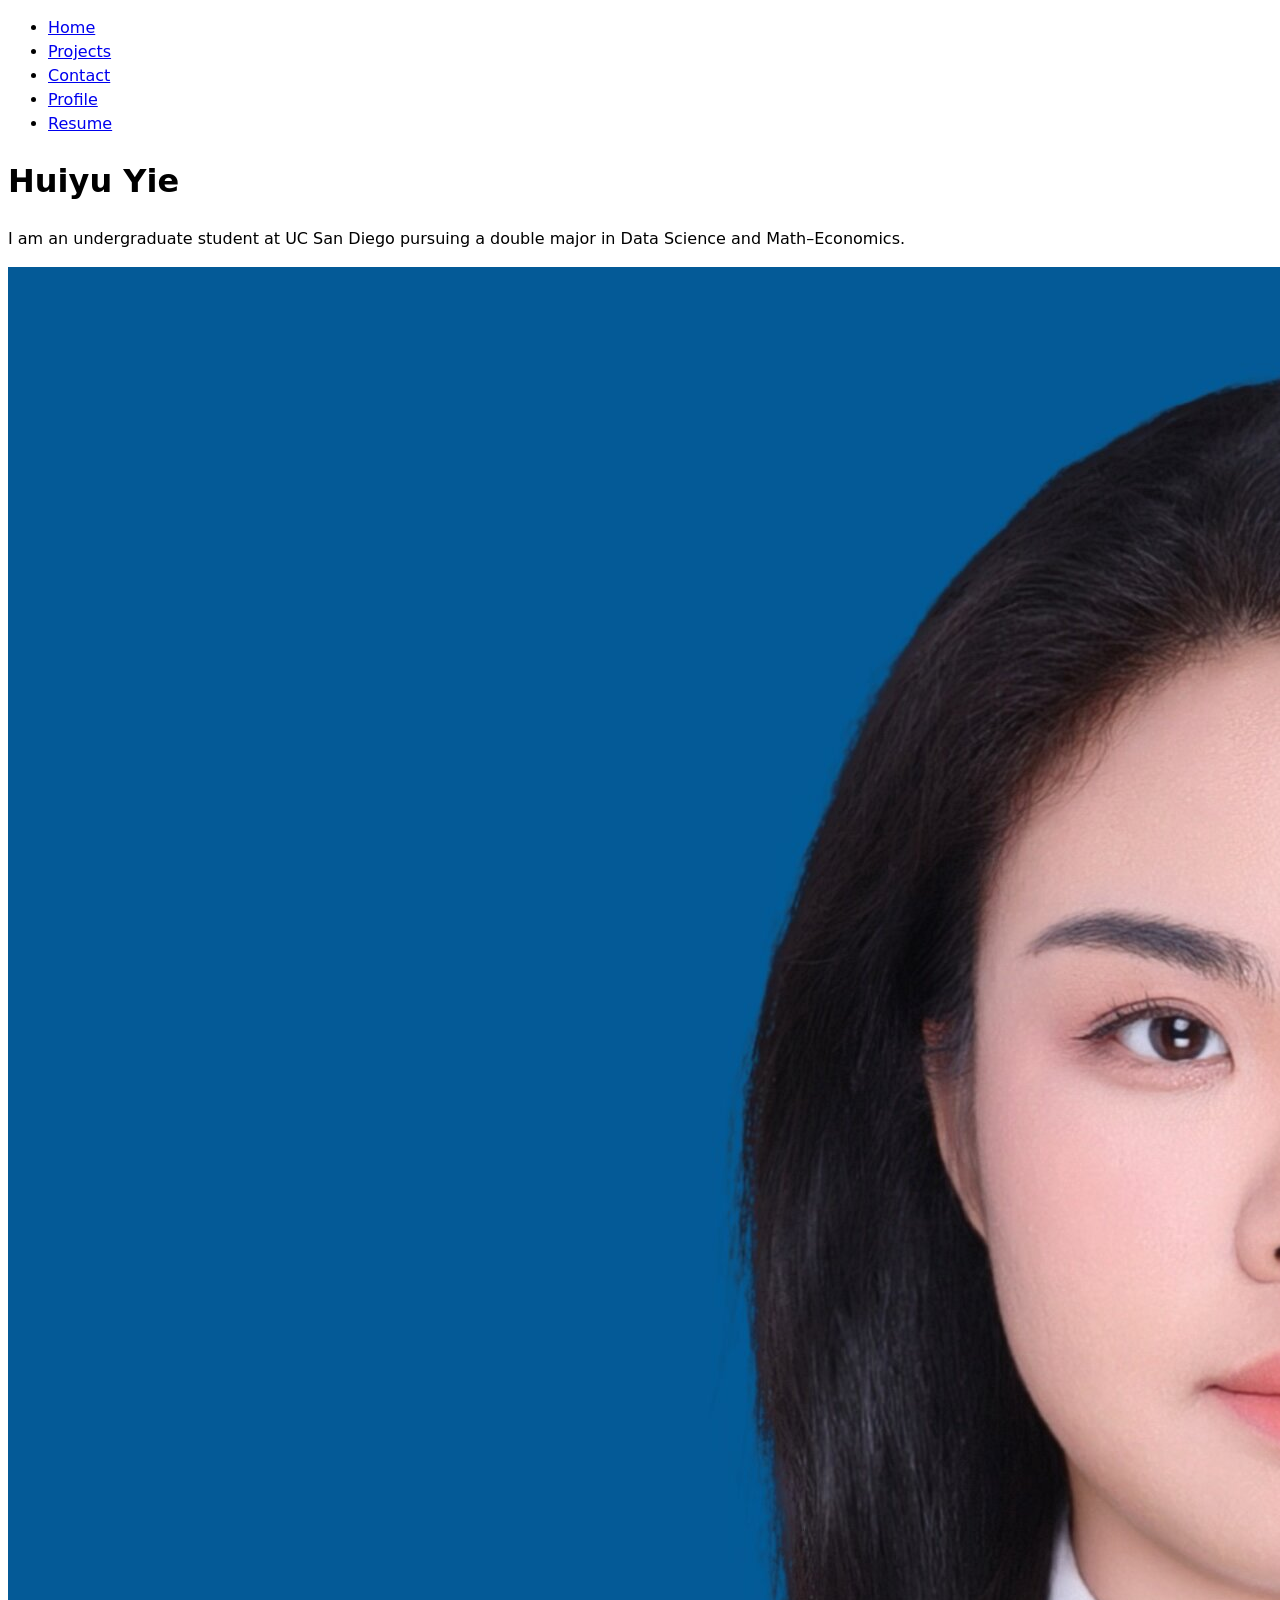
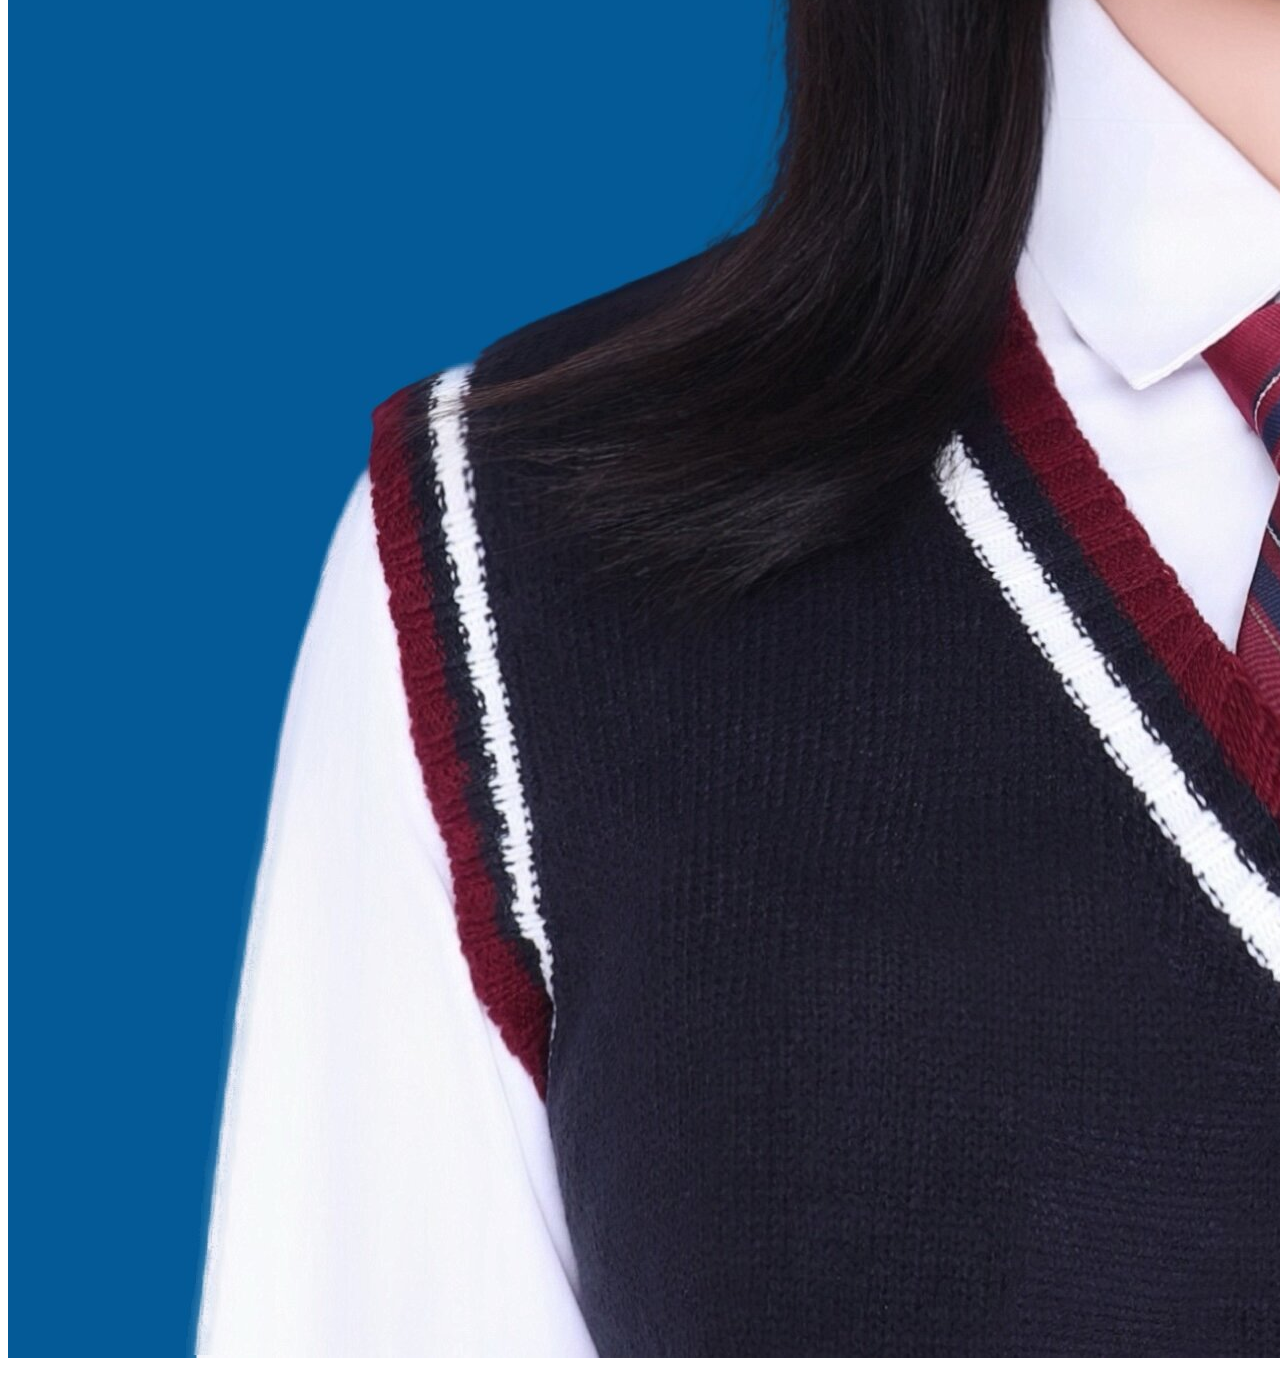
==== index.html @ f09fcb9c "minor fixes for typos minor  fixes for typos" ====
<!DOCTYPE html>
<html lang="en">
<head>
    <meta charset="UTF-8">
    <meta name="viewport" content="width=device-width, initial-scale=1.0">
    <title>Huiyu Yie: Personal site and portfolio</title>
    <link rel="stylesheet" href="style.css">
</head>
<body>
    <nav>
        <ul>
            <li><a href="index.html">Home</a></li>
            <li><a href="projects/index.html">Projects</a></li>
            <li><a href="contact/index.html">Contact</a></li>
            <li><a href="https://github.com/huiyuyie" target="_blank">Profile</a></li>
            <li><a href="resume/index.html">Resume</a></li>
        </ul>
    </nav>
    <h1>Huiyu Yie</h1>
    <p>I am an undergraduate student at UC San Diego pursuing a double major in Data Science and Math–Economics.</p>
    <img src="images/profile-photo.jpg" alt="This is my profile photo.">
</body>
</html>
---- style.css ----
body {
  /* Set line height to 1.5 times the font size
	   and use the OS’s UI font as the website font
	 */
  font: 100%/1.5 system-ui;
}
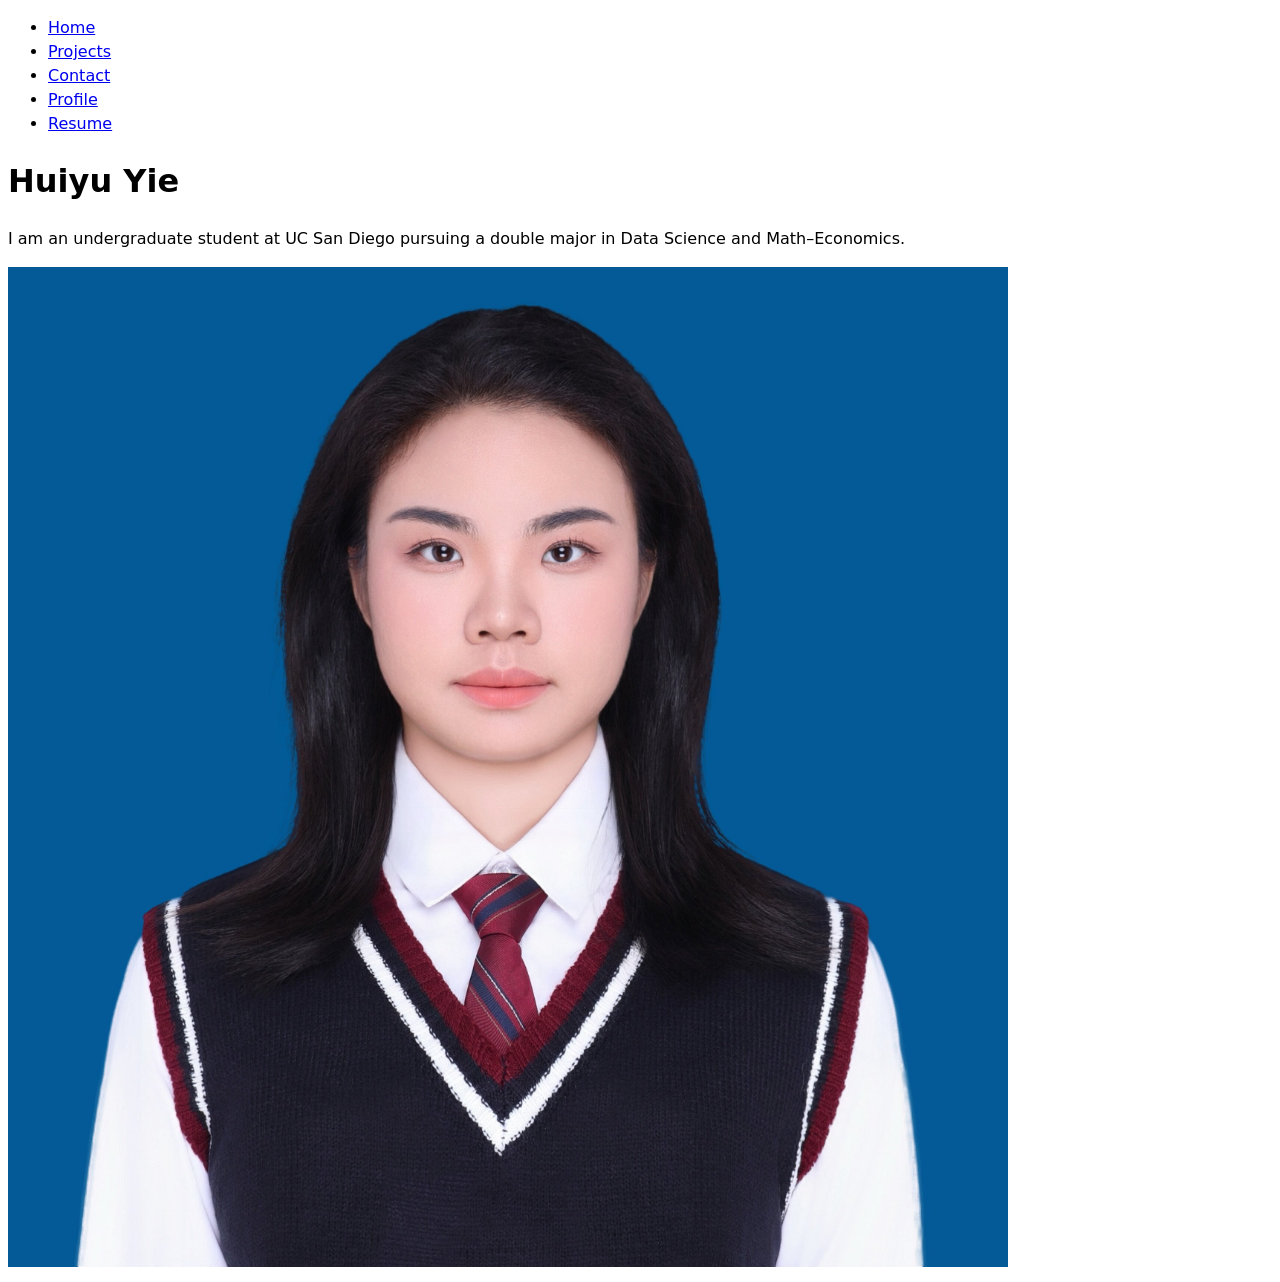
==== commit bdf3503a: "Adjust image. Adjust image." ====
--- a/index.html
+++ b/index.html
@@ -18,6 +18,6 @@
     </nav>
     <h1>Huiyu Yie</h1>
     <p>I am an undergraduate student at UC San Diego pursuing a double major in Data Science and Math–Economics.</p>
-    <img src="images/profile-photo.jpg" alt="This is my profile photo.">
+    <img src="images/profile-photo.jpg" alt="Portrait of Huiyu Yie." width="1000">
 </body>
 </html>
--- a/style.css
+++ b/style.css
@@ -3,4 +3,8 @@
 	   and use the OS’s UI font as the website font
 	 */
   font: 100%/1.5 system-ui;
+}.job-header {
+  display: flex;
+  justify-content: space-between;
+  align-items: baseline;
 }
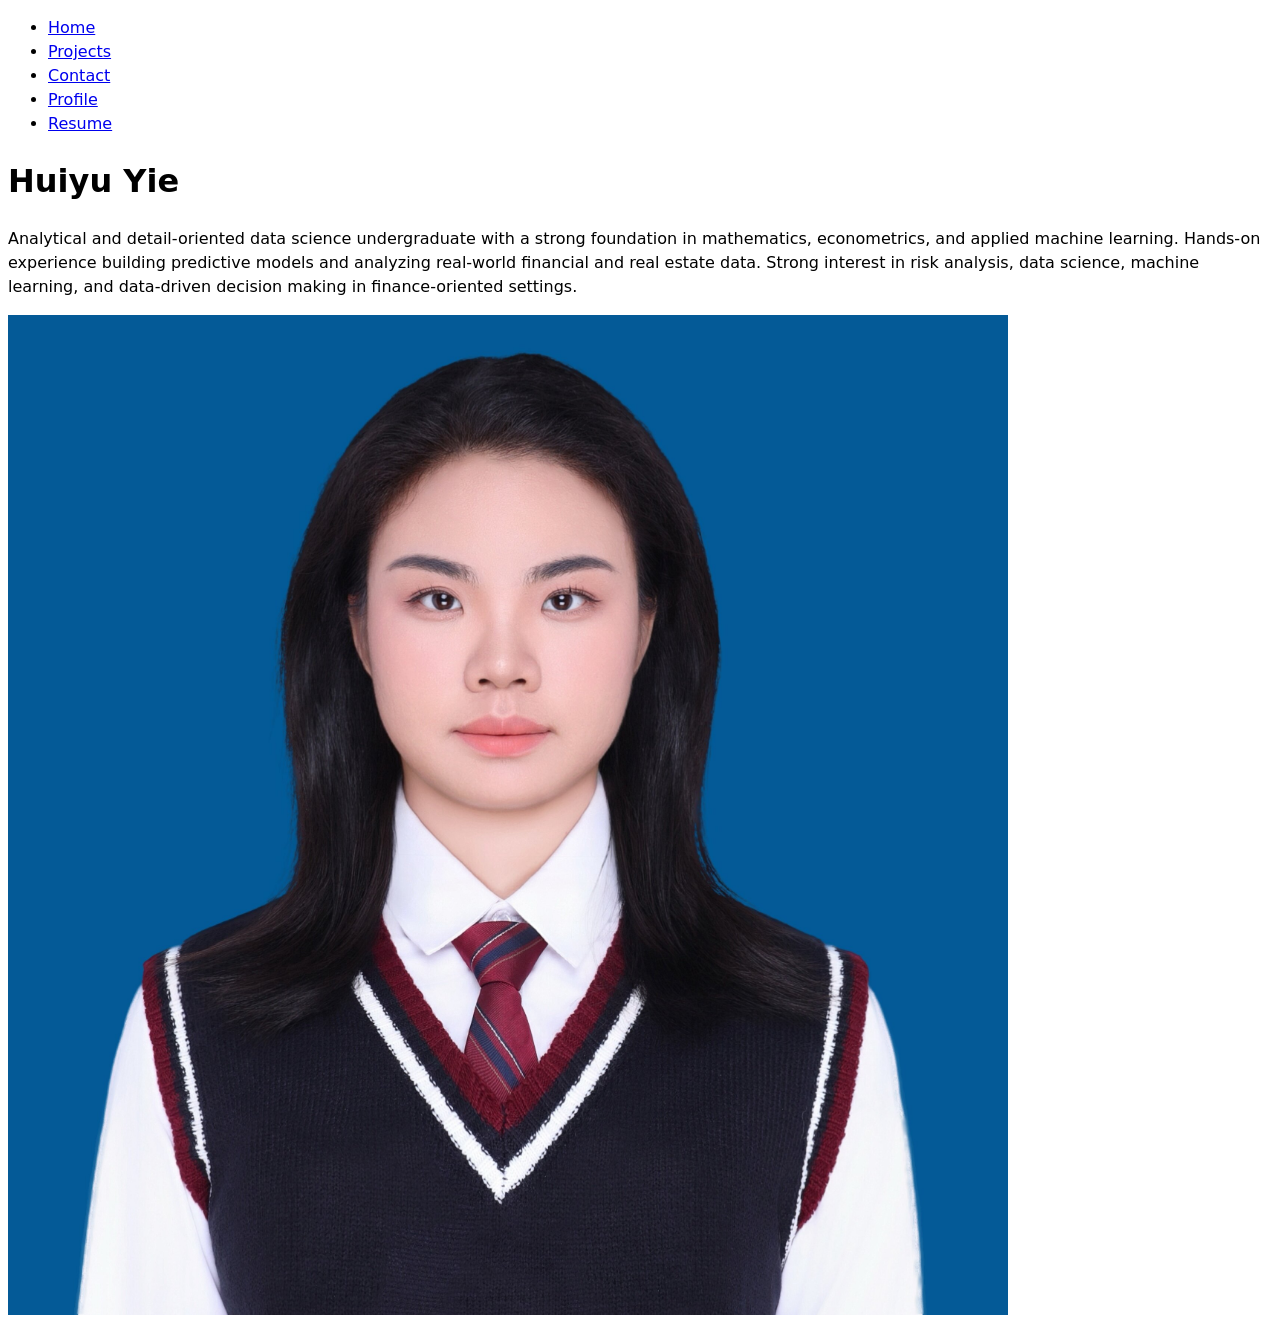
==== commit 9b196c8e: "Update homepage. Update homepage." ====
--- a/index.html
+++ b/index.html
@@ -17,7 +17,7 @@
         </ul>
     </nav>
     <h1>Huiyu Yie</h1>
-    <p>I am an undergraduate student at UC San Diego pursuing a double major in Data Science and Math–Economics.</p>
+    <p>Analytical and detail-oriented data science undergraduate with a strong foundation in mathematics, econometrics, and applied machine learning. Hands-on experience building predictive models and analyzing real-world financial and real estate data. Strong interest in risk analysis, data science, machine learning, and data-driven decision making in finance-oriented settings.</p>
     <img src="images/profile-photo.jpg" alt="Portrait of Huiyu Yie." width="1000">
 </body>
 </html>
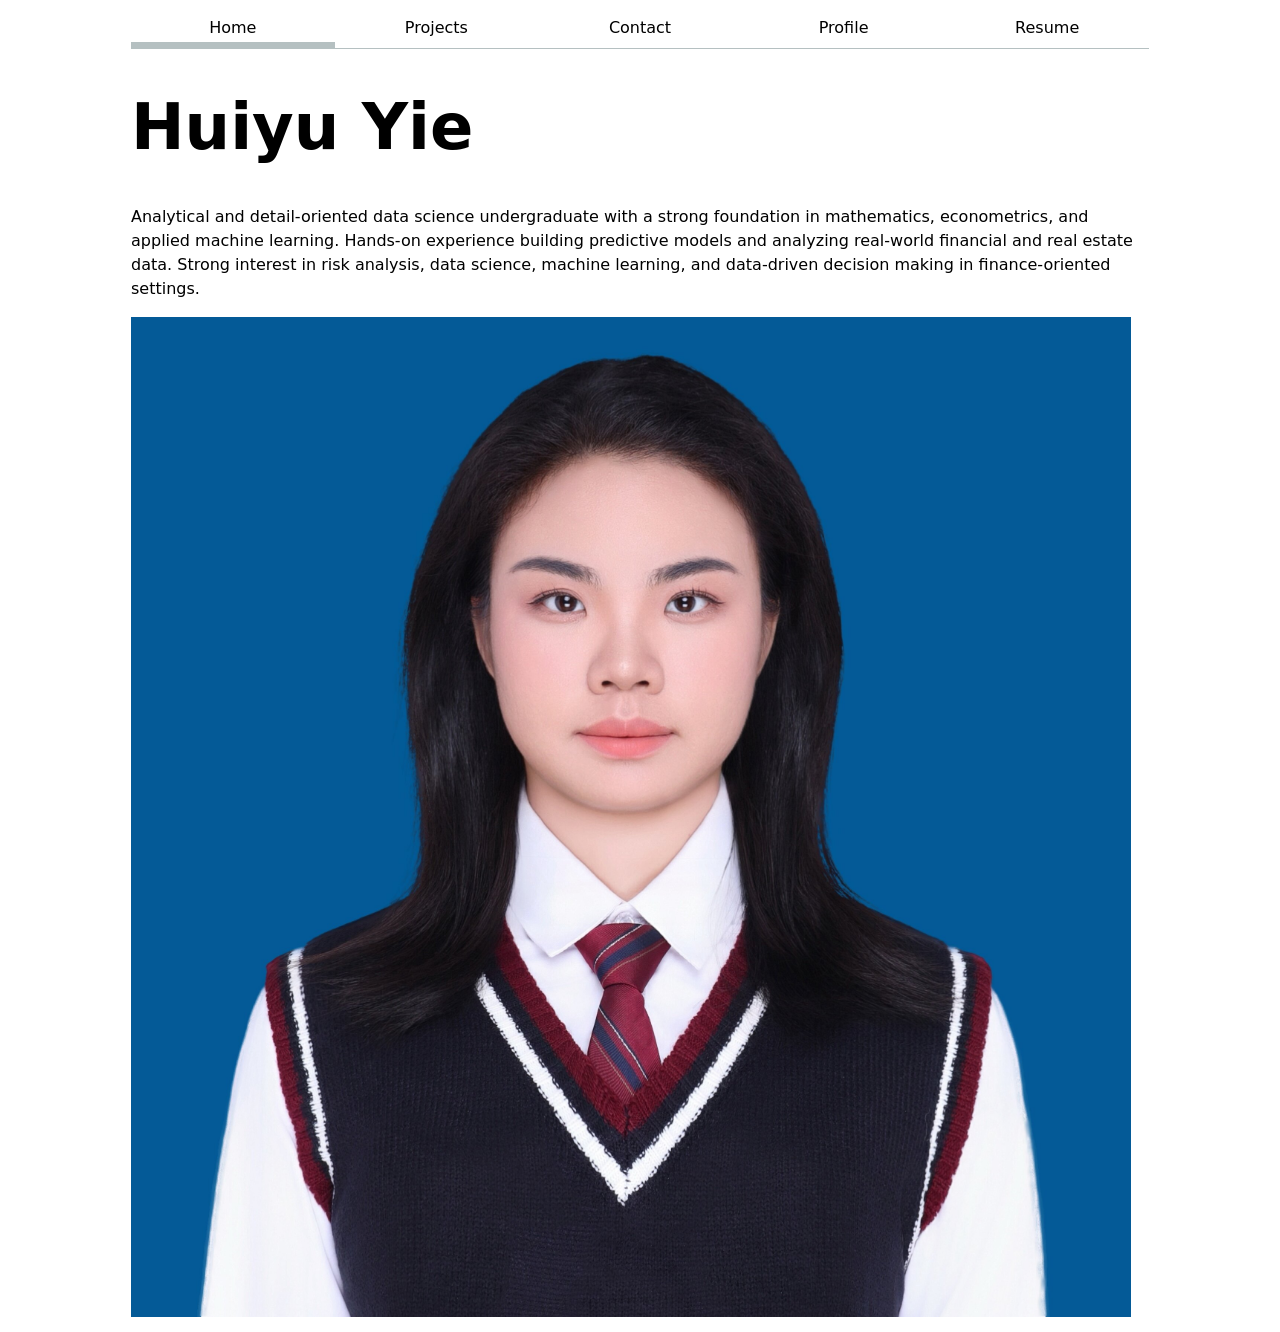
==== commit fb5489d3: "lab02 steps1-4 lab02 steps1-4" ====
--- a/index.html
+++ b/index.html
@@ -9,7 +9,7 @@
 <body>
     <nav>
         <ul>
-            <li><a href="index.html">Home</a></li>
+            <li><a class="current" href="index.html">Home</a></li>
             <li><a href="projects/index.html">Projects</a></li>
             <li><a href="contact/index.html">Contact</a></li>
             <li><a href="https://github.com/huiyuyie" target="_blank">Profile</a></li>
--- a/style.css
+++ b/style.css
@@ -1,10 +1,118 @@
+:root{
+  --color-accent: oklch(55% 18% 250);
+}
+
+html{
+  accent-color: var(--color-accent);
+}
+
 body {
   /* Set line height to 1.5 times the font size
 	   and use the OS’s UI font as the website font
 	 */
   font: 100%/1.5 system-ui;
-}.job-header {
+  max-width: 100ch;
+  margin-inline: max(1em, (100% - 100ch) / 2);
+}
+
+.job-header {
   display: flex;
   justify-content: space-between;
   align-items: baseline;
+}
+
+nav ul,
+nav li{
+  display: contents;
+}
+nav{
+  display: flex;
+  margin-bottom: 1em;
+  border-bottom: 1px solid oklch(80% 3% 200);
+}
+nav a{
+  flex: 1;
+  text-decoration: none;
+  color: inherit;
+  text-align: center;
+  padding: 0.5em;
+}
+nav a.current {
+  border-bottom: 0.4em solid oklch(80% 3% 200);
+  padding-bottom: 0.1em;
+}
+nav a:hover{
+  border-bottom: 0.4em solid var(--color-accent);
+  padding-bottom: 0.1em;
+  background-color: oklch(from var(--color-accent) 95% 5% h);
+}
+
+input,
+textarea,
+button {
+  font: inherit;
+}
+
+/* label,
+input,
+textarea,
+button {
+  display: block;
+}
+
+input,
+textarea {
+  width: 100%;
+  box-sizing: border-box;
+}
+
+label {
+  margin-block: 0.5em;
+} */
+
+from {
+  display: grid;
+  grid-template-columns: auto 1fr;
+}
+
+label {
+  display: grid;
+  grid-template-columns: subgrid;
+  grid-column: 1 / -1;
+}
+
+button {
+  grid-column: 1 / -1;
+}
+
+form {
+  gap: 1em;
+}
+
+.projects {
+  display: grid;
+  grid-template-columns: repeat(auto-fill, minmax(15em, 1fr));
+}
+
+.projects article {
+  display: grid;
+  grid-template-rows: subgrid;
+  grid-row: span 3;
+}
+
+.projects h2 {
+  margin: 0;
+}
+
+.projects {
+  gap: 1em;
+}
+
+h1 {
+  font-size: 400%;
+}
+
+h1, h2, h3, h4, h5, h6 {
+  line-height: 1.1;
+  text-wrap: balance;
 }
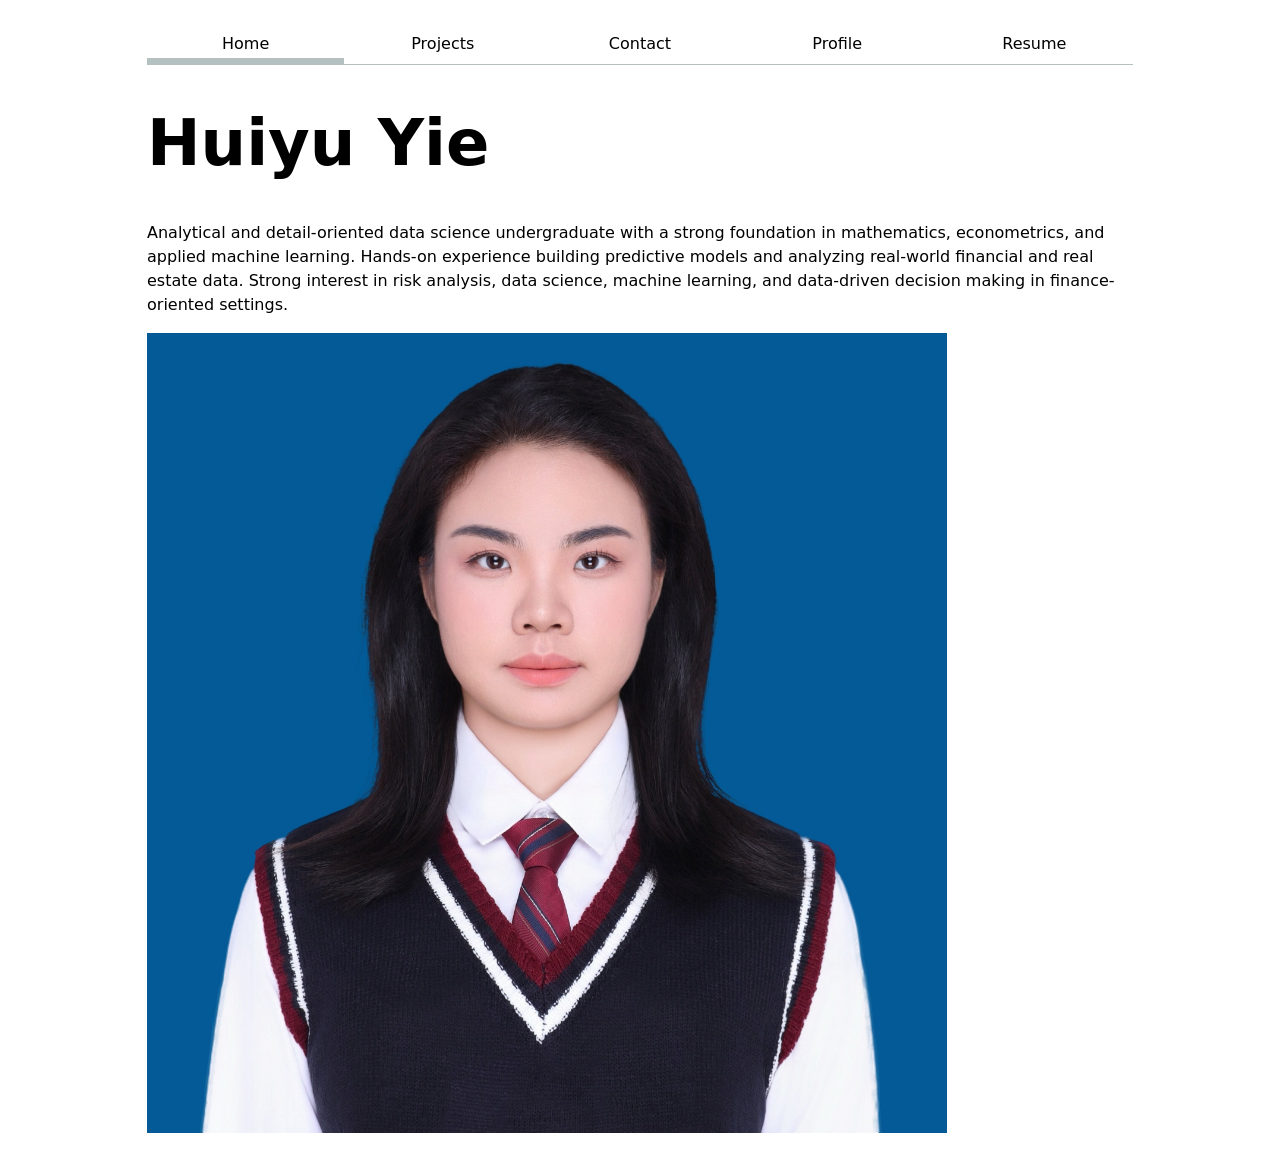
==== commit c14ee6cc: "Adjust profile image width. Adjust profile image width." ====
--- a/index.html
+++ b/index.html
@@ -18,6 +18,6 @@
     </nav>
     <h1>Huiyu Yie</h1>
     <p>Analytical and detail-oriented data science undergraduate with a strong foundation in mathematics, econometrics, and applied machine learning. Hands-on experience building predictive models and analyzing real-world financial and real estate data. Strong interest in risk analysis, data science, machine learning, and data-driven decision making in finance-oriented settings.</p>
-    <img src="images/profile-photo.jpg" alt="Portrait of Huiyu Yie." width="1000">
+    <img src="images/profile-photo.jpg" alt="Portrait of Huiyu Yie." width="800">
 </body>
 </html>
--- a/style.css
+++ b/style.css
@@ -13,6 +13,7 @@
   font: 100%/1.5 system-ui;
   max-width: 100ch;
   margin-inline: max(1em, (100% - 100ch) / 2);
+  padding: 1em;
 }
 
 .job-header {
@@ -21,15 +22,17 @@
   align-items: baseline;
 }
 
-nav ul,
-nav li{
-  display: contents;
-}
 nav{
   display: flex;
   margin-bottom: 1em;
   border-bottom: 1px solid oklch(80% 3% 200);
 }
+
+nav ul,
+nav li{
+  display: contents;
+}
+
 nav a{
   flex: 1;
   text-decoration: none;
@@ -70,9 +73,10 @@
   margin-block: 0.5em;
 } */
 
-from {
+form {
   display: grid;
   grid-template-columns: auto 1fr;
+  gap: 1em;
 }
 
 label {
@@ -83,10 +87,6 @@
 
 button {
   grid-column: 1 / -1;
-}
-
-form {
-  gap: 1em;
 }
 
 .projects {
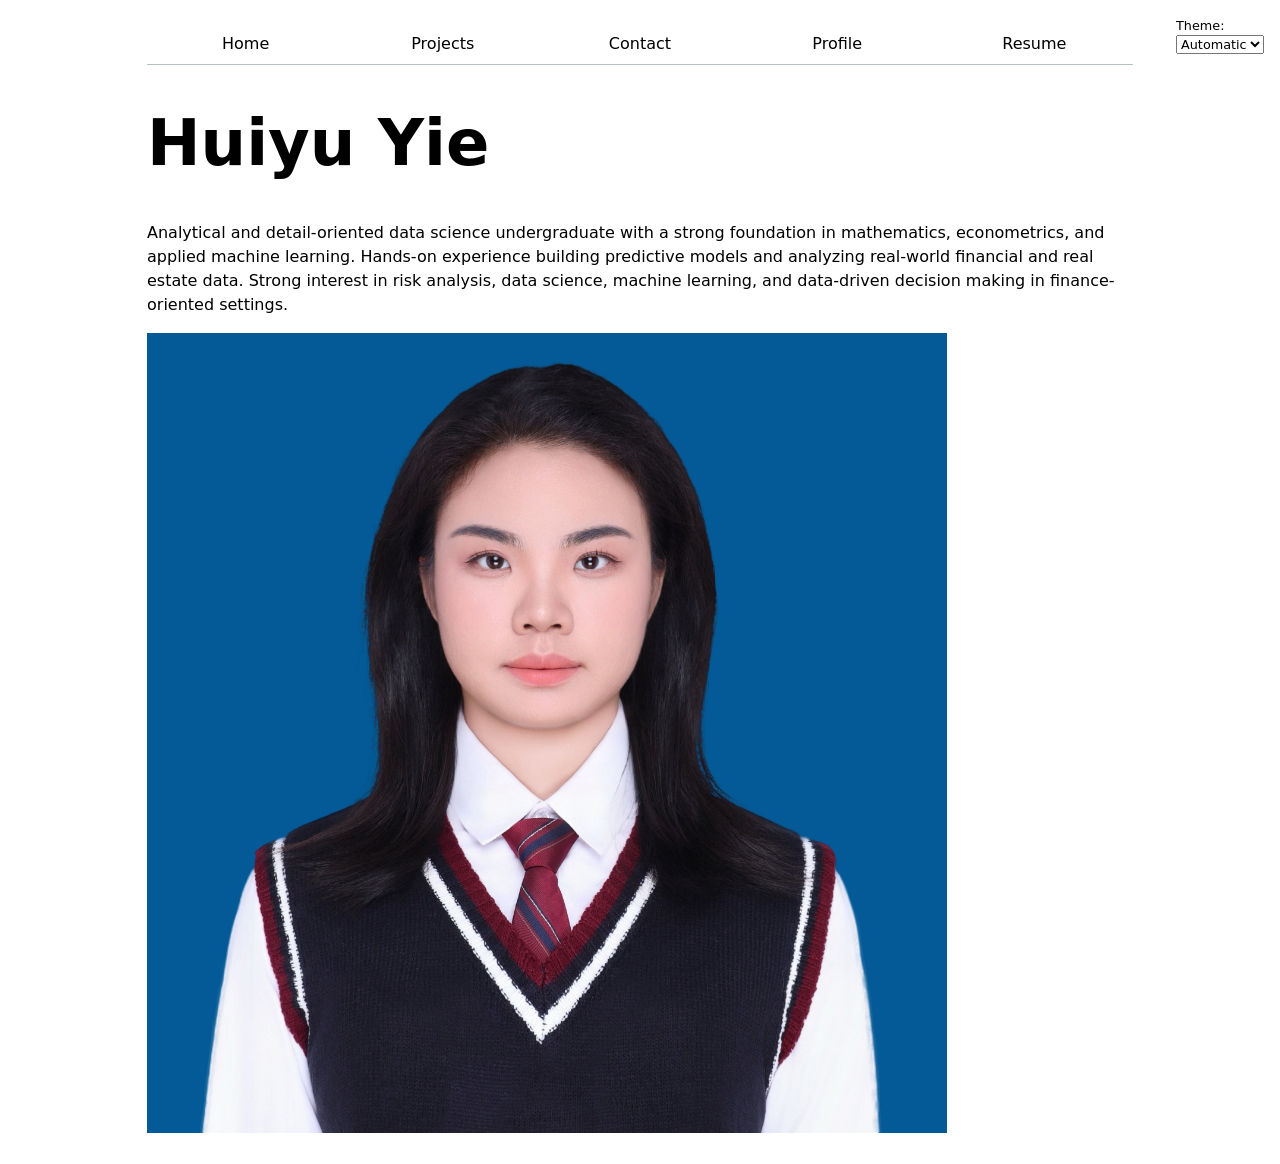
==== commit a3914d6f: "Added JS. Added JS." ====
--- a/index.html
+++ b/index.html
@@ -7,17 +7,9 @@
     <link rel="stylesheet" href="style.css">
 </head>
 <body>
-    <nav>
-        <ul>
-            <li><a class="current" href="index.html">Home</a></li>
-            <li><a href="projects/index.html">Projects</a></li>
-            <li><a href="contact/index.html">Contact</a></li>
-            <li><a href="https://github.com/huiyuyie" target="_blank">Profile</a></li>
-            <li><a href="resume/index.html">Resume</a></li>
-        </ul>
-    </nav>
     <h1>Huiyu Yie</h1>
     <p>Analytical and detail-oriented data science undergraduate with a strong foundation in mathematics, econometrics, and applied machine learning. Hands-on experience building predictive models and analyzing real-world financial and real estate data. Strong interest in risk analysis, data science, machine learning, and data-driven decision making in finance-oriented settings.</p>
     <img src="images/profile-photo.jpg" alt="Portrait of Huiyu Yie." width="800">
+    <script type="module" src="global.js"></script>
 </body>
 </html>
--- a/style.css
+++ b/style.css
@@ -4,6 +4,7 @@
 
 html{
   accent-color: var(--color-accent);
+  color-scheme: light dark;
 }
 
 body {
@@ -16,16 +17,11 @@
   padding: 1em;
 }
 
-.job-header {
-  display: flex;
-  justify-content: space-between;
-  align-items: baseline;
-}
-
 nav{
+  --border-color: oklch(50% 10% 200 / 40%); 
   display: flex;
   margin-bottom: 1em;
-  border-bottom: 1px solid oklch(80% 3% 200);
+  border-bottom: 1px solid var(--border-color);
 }
 
 nav ul,
@@ -41,18 +37,27 @@
   padding: 0.5em;
 }
 nav a.current {
-  border-bottom: 0.4em solid oklch(80% 3% 200);
+  border-bottom: 0.4em solid var(--border-color);
   padding-bottom: 0.1em;
 }
 nav a:hover{
   border-bottom: 0.4em solid var(--color-accent);
   padding-bottom: 0.1em;
-  background-color: oklch(from var(--color-accent) 95% 5% h);
+  background-color: color-mix(in oklch, var(--color-accent), canvas 85%);
 }
+
+.color-scheme {
+  position: absolute;
+  top: 1rem;
+  right: 1rem;
+  font-size: 80%;
+}
+
 
 input,
 textarea,
-button {
+button,
+select {
   font: inherit;
 }
 
@@ -92,6 +97,7 @@
 .projects {
   display: grid;
   grid-template-columns: repeat(auto-fill, minmax(15em, 1fr));
+  gap: 1em;
 }
 
 .projects article {
@@ -104,10 +110,6 @@
   margin: 0;
 }
 
-.projects {
-  gap: 1em;
-}
-
 h1 {
   font-size: 400%;
 }
@@ -115,4 +117,81 @@
 h1, h2, h3, h4, h5, h6 {
   line-height: 1.1;
   text-wrap: balance;
+}
+
+
+
+/* Below Resume Page Styling */
+
+#SUMMARY,
+#EDUCATION,
+#SKILLS,
+#EXPERIENCE {
+  margin-bottom: 2.5rem;
+  margin-inline: auto;
+}
+
+#SUMMARY h2,
+#EDUCATION h2,
+#SKILLS h2,
+#EXPERIENCE h2 {
+  font-size: 1.5rem;
+  letter-spacing: 0.04em;
+  margin-bottom: 0.75rem;
+  padding-bottom: 0.25rem;
+  border-bottom: 2px solid oklch(85% 3% 200);
+}
+
+#EDUCATION article,
+#EXPERIENCE article {
+  margin-bottom: 2rem;
+}
+
+.job-header {
+  display: flex;
+  justify-content: space-between;
+  align-items: center;
+  gap: 1rem;
+  flex-wrap: wrap;
+}
+
+.job-header h3 {
+  margin: 0;
+  line-height: 1.2;
+}
+
+.job-date {
+  white-space: nowrap;
+  color: oklch(45% 3% 200);
+  font-size: 0.95rem;
+}
+
+#EDUCATION p {
+  margin-top: 0.5rem;
+}
+
+#SKILLS ul,
+#EXPERIENCE ul {
+  margin-top: 0.75rem;
+  padding-left: 1.25rem;
+}
+
+#SKILLS li + li,
+#EXPERIENCE li + li {
+  margin-top: 0.35rem;
+}
+
+#SKILLS strong {
+  color: var(--color-accent);
+}
+
+#EXPERIENCE li,
+#SKILLS li,
+#SUMMARY p,
+#EDUCATION p {
+  line-height: 1.6;
+}
+.role {
+  font-style: italic;
+  color: oklch(40% 4% 200);
 }
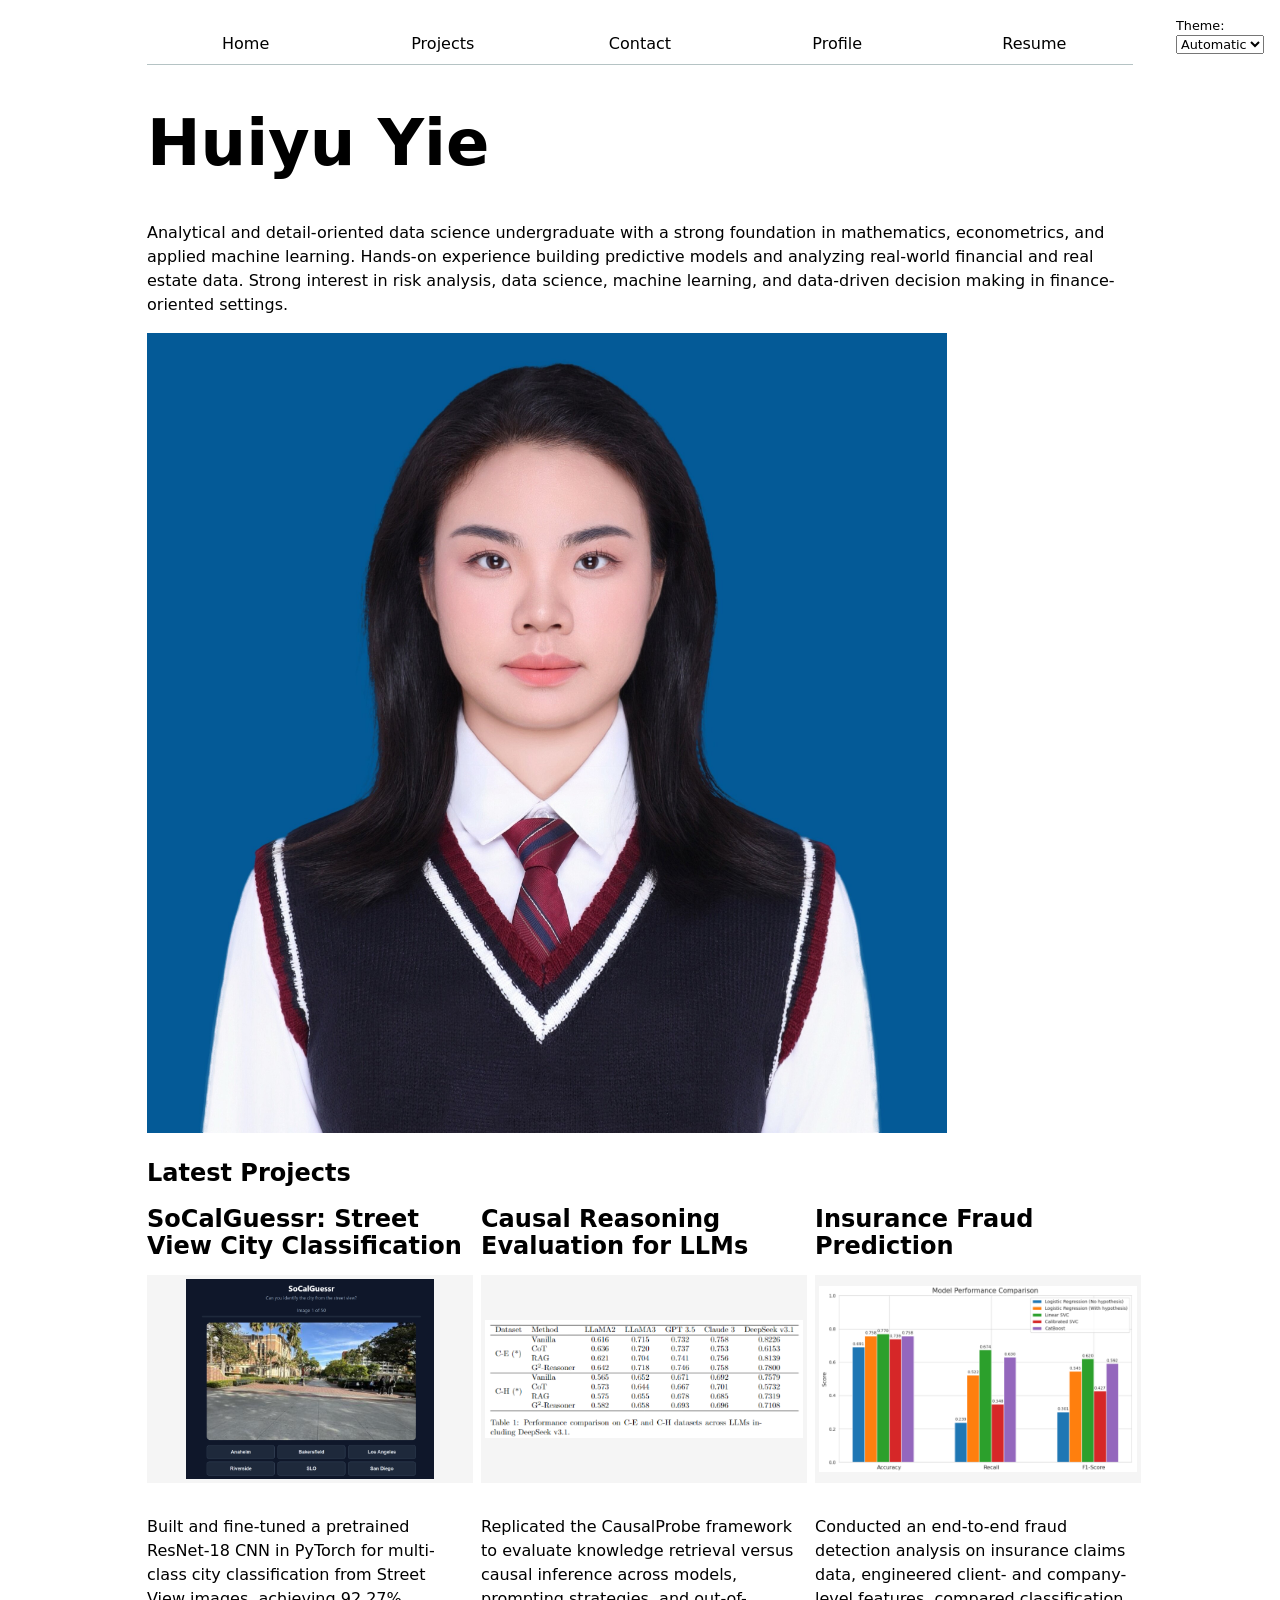
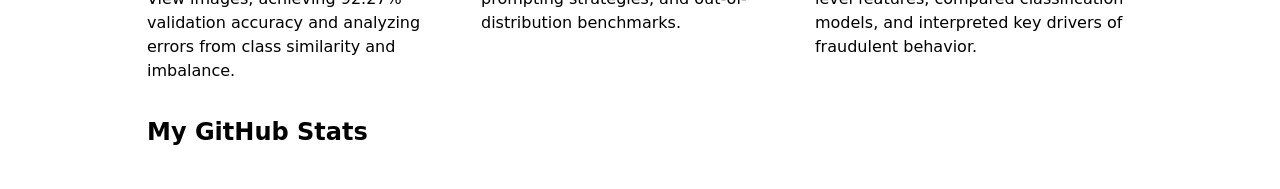
==== commit 332b5392: "Updated homepage & projects with JS. Updated homepage & projects with JS." ====
--- a/index.html
+++ b/index.html
@@ -10,6 +10,19 @@
     <h1>Huiyu Yie</h1>
     <p>Analytical and detail-oriented data science undergraduate with a strong foundation in mathematics, econometrics, and applied machine learning. Hands-on experience building predictive models and analyzing real-world financial and real estate data. Strong interest in risk analysis, data science, machine learning, and data-driven decision making in finance-oriented settings.</p>
     <img src="images/profile-photo.jpg" alt="Portrait of Huiyu Yie." width="800">
-    <script type="module" src="global.js"></script>
+    
+    <h2>Latest Projects</h2>
+
+    <div class="projects">
+        <!-- Dynamically added content will appear here -->
+    </div>
+
+    <h2>My GitHub Stats</h2>
+
+    <div id="profile-stats">
+        <!-- GitHub data will appear here -->
+    </div>
+
+    <script type="module" src="index.js"></script>
 </body>
 </html>
--- a/style.css
+++ b/style.css
@@ -194,4 +194,35 @@
 .role {
   font-style: italic;
   color: oklch(40% 4% 200);
+}
+
+
+#profile-stats dl {
+  display: grid;
+  grid-template-columns: repeat(4, 1fr);
+  gap: 0.5rem 2rem;
+  margin: 0;
+}
+
+#profile-stats dt {
+  grid-row: 1;
+  color: #6b7280;
+  text-transform: uppercase;
+  font-size: 0.9rem;
+  font-weight: 500;
+}
+
+#profile-stats dd {
+  grid-row: 2;
+  margin: 0;
+  font-size: 3rem;
+  font-weight: 400;
+}
+
+.projects img {
+  width: 100%;
+  height: 200px;
+  object-fit: contain;
+  background: #f5f5f5;
+  padding: 4px;  
 }
